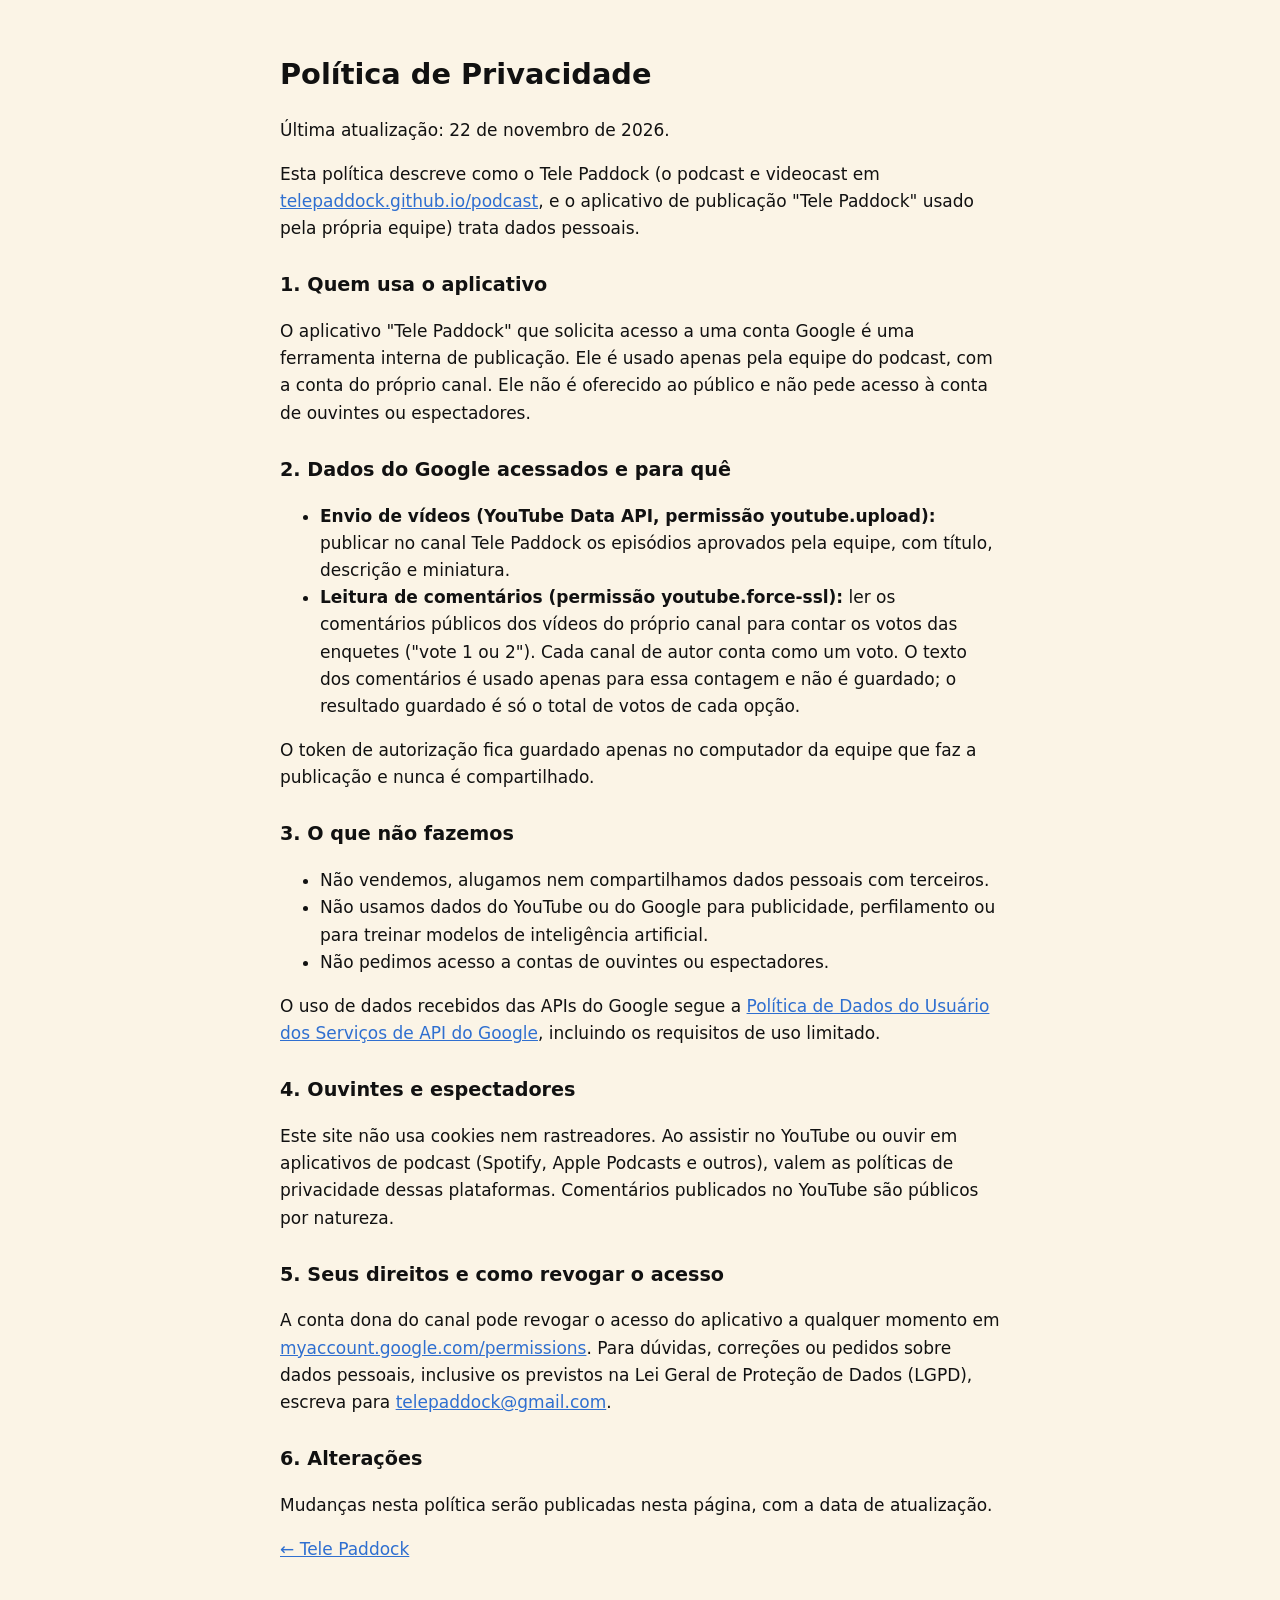
==== privacy.html @ 2b3bc532 "Add home page, privacy policy and terms" ====
<!doctype html>
<html lang="pt-BR">
<head>
<meta charset="utf-8">
<meta name="viewport" content="width=device-width, initial-scale=1">
<title>Privacidade · Tele Paddock</title>
<style>
  body { margin:0; background:#fbf4e6; color:#111; font:17px/1.6 system-ui, sans-serif; }
  main { max-width:720px; margin:0 auto; padding:32px 16px 48px; }
  h1 { font-size:1.8rem; } h2 { font-size:1.2rem; margin-top:28px; }
  a { color:#2f6fd0; }
</style>
</head>
<body>
<main>
  <h1>Política de Privacidade</h1>
  <p>Última atualização: 22 de novembro de 2026.</p>
  <p>Esta política descreve como o Tele Paddock (o podcast e videocast em <a href="./">telepaddock.github.io/podcast</a>, e o aplicativo de publicação "Tele Paddock" usado pela própria equipe) trata dados pessoais.</p>

  <h2>1. Quem usa o aplicativo</h2>
  <p>O aplicativo "Tele Paddock" que solicita acesso a uma conta Google é uma ferramenta interna de publicação. Ele é usado apenas pela equipe do podcast, com a conta do próprio canal. Ele não é oferecido ao público e não pede acesso à conta de ouvintes ou espectadores.</p>

  <h2>2. Dados do Google acessados e para quê</h2>
  <ul>
    <li><strong>Envio de vídeos (YouTube Data API, permissão youtube.upload):</strong> publicar no canal Tele Paddock os episódios aprovados pela equipe, com título, descrição e miniatura.</li>
    <li><strong>Leitura de comentários (permissão youtube.force-ssl):</strong> ler os comentários públicos dos vídeos do próprio canal para contar os votos das enquetes ("vote 1 ou 2"). Cada canal de autor conta como um voto. O texto dos comentários é usado apenas para essa contagem e não é guardado; o resultado guardado é só o total de votos de cada opção.</li>
  </ul>
  <p>O token de autorização fica guardado apenas no computador da equipe que faz a publicação e nunca é compartilhado.</p>

  <h2>3. O que não fazemos</h2>
  <ul>
    <li>Não vendemos, alugamos nem compartilhamos dados pessoais com terceiros.</li>
    <li>Não usamos dados do YouTube ou do Google para publicidade, perfilamento ou para treinar modelos de inteligência artificial.</li>
    <li>Não pedimos acesso a contas de ouvintes ou espectadores.</li>
  </ul>
  <p>O uso de dados recebidos das APIs do Google segue a <a href="https://developers.google.com/terms/api-services-user-data-policy">Política de Dados do Usuário dos Serviços de API do Google</a>, incluindo os requisitos de uso limitado.</p>

  <h2>4. Ouvintes e espectadores</h2>
  <p>Este site não usa cookies nem rastreadores. Ao assistir no YouTube ou ouvir em aplicativos de podcast (Spotify, Apple Podcasts e outros), valem as políticas de privacidade dessas plataformas. Comentários publicados no YouTube são públicos por natureza.</p>

  <h2>5. Seus direitos e como revogar o acesso</h2>
  <p>A conta dona do canal pode revogar o acesso do aplicativo a qualquer momento em <a href="https://myaccount.google.com/permissions">myaccount.google.com/permissions</a>. Para dúvidas, correções ou pedidos sobre dados pessoais, inclusive os previstos na Lei Geral de Proteção de Dados (LGPD), escreva para <a href="mailto:telepaddock@gmail.com">telepaddock@gmail.com</a>.</p>

  <h2>6. Alterações</h2>
  <p>Mudanças nesta política serão publicadas nesta página, com a data de atualização.</p>
  <p><a href="./">← Tele Paddock</a></p>
</main>
</body>
</html>
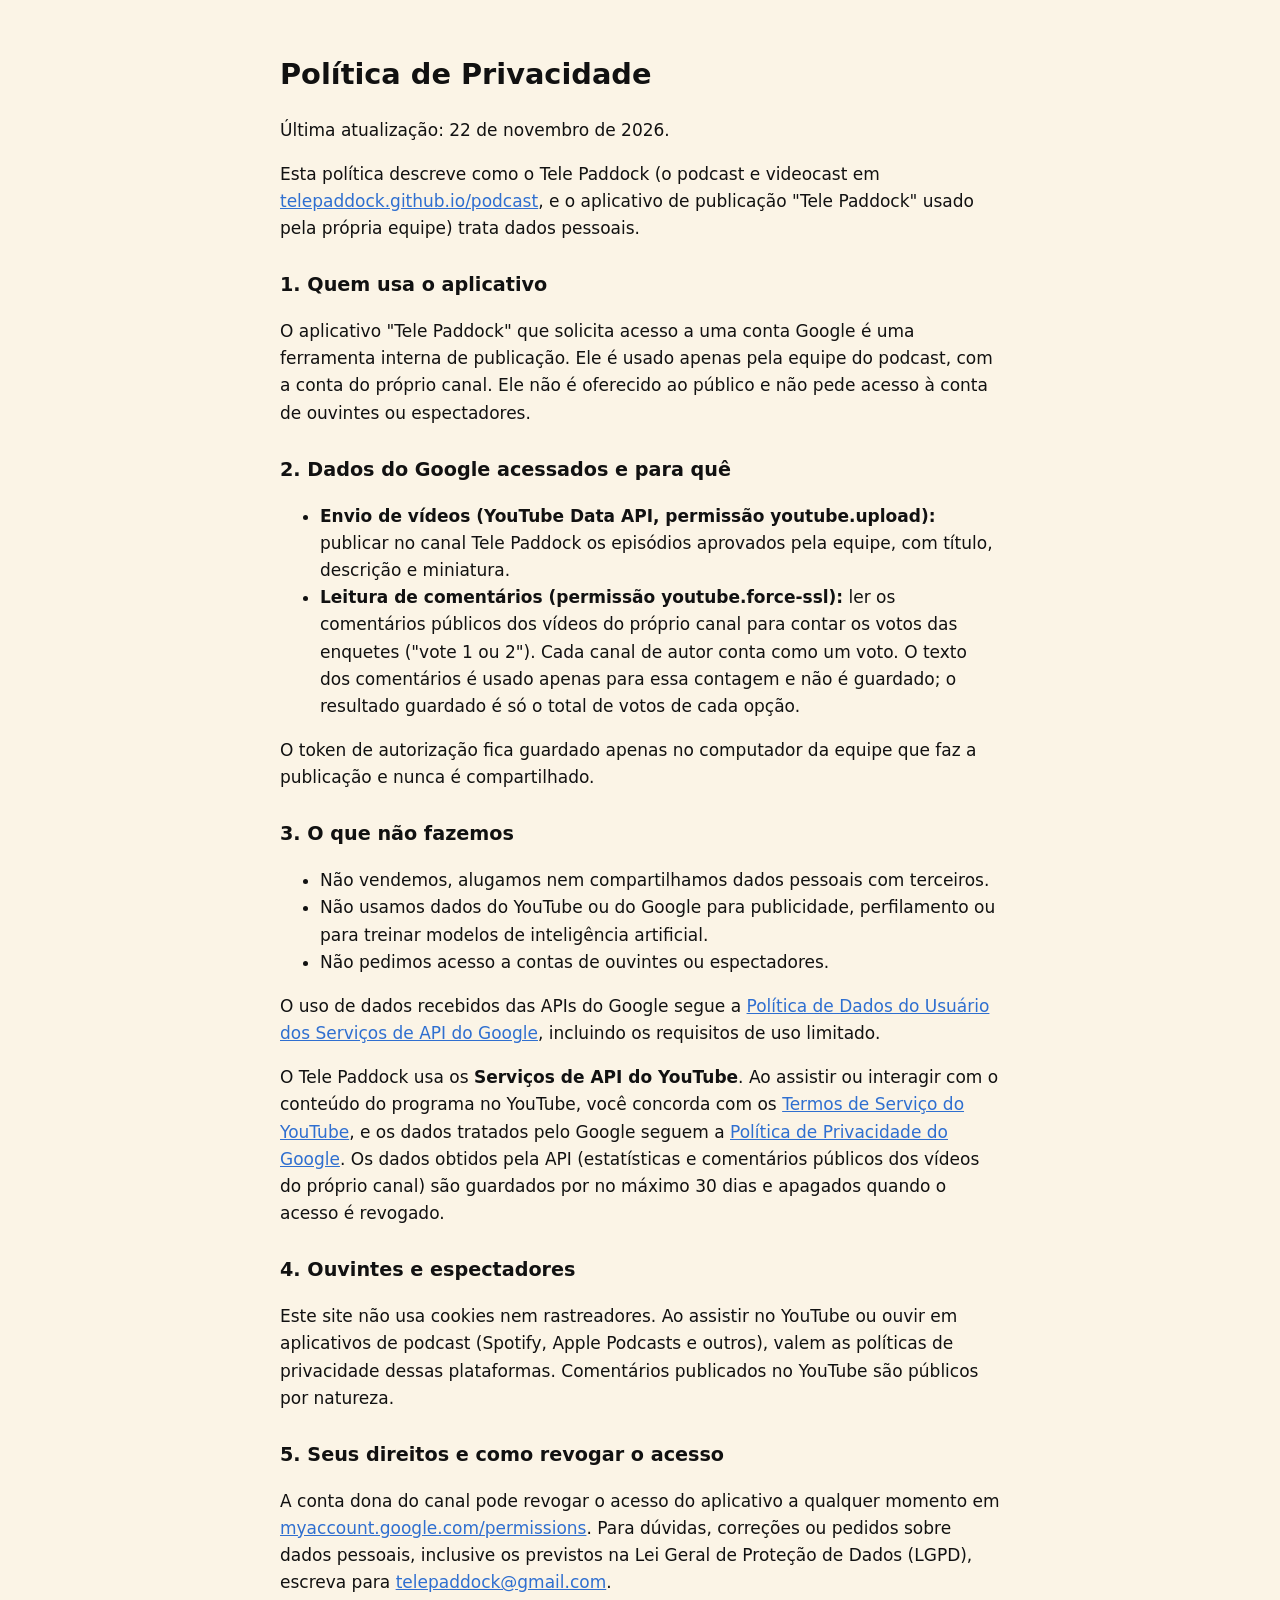
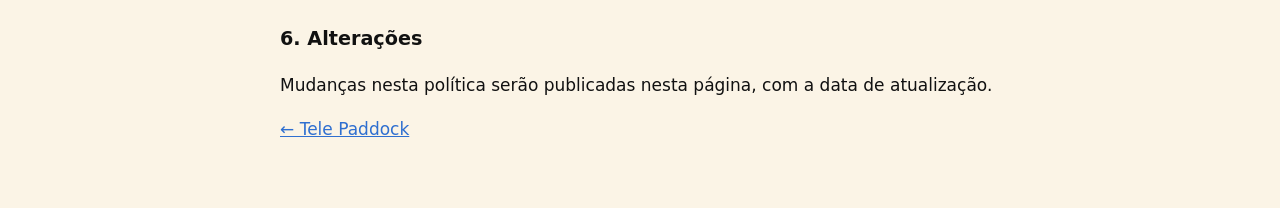
==== commit 372702de: "Privacy and terms: YouTube API Services, YouTube ToS and Google Privacy Policy Claude-Session: https" ====
--- a/privacy.html
+++ b/privacy.html
@@ -34,6 +34,7 @@
     <li>Não pedimos acesso a contas de ouvintes ou espectadores.</li>
   </ul>
   <p>O uso de dados recebidos das APIs do Google segue a <a href="https://developers.google.com/terms/api-services-user-data-policy">Política de Dados do Usuário dos Serviços de API do Google</a>, incluindo os requisitos de uso limitado.</p>
+  <p>O Tele Paddock usa os <strong>Serviços de API do YouTube</strong>. Ao assistir ou interagir com o conteúdo do programa no YouTube, você concorda com os <a href="https://www.youtube.com/t/terms">Termos de Serviço do YouTube</a>, e os dados tratados pelo Google seguem a <a href="https://policies.google.com/privacy">Política de Privacidade do Google</a>. Os dados obtidos pela API (estatísticas e comentários públicos dos vídeos do próprio canal) são guardados por no máximo 30 dias e apagados quando o acesso é revogado.</p>
 
   <h2>4. Ouvintes e espectadores</h2>
   <p>Este site não usa cookies nem rastreadores. Ao assistir no YouTube ou ouvir em aplicativos de podcast (Spotify, Apple Podcasts e outros), valem as políticas de privacidade dessas plataformas. Comentários publicados no YouTube são públicos por natureza.</p>
